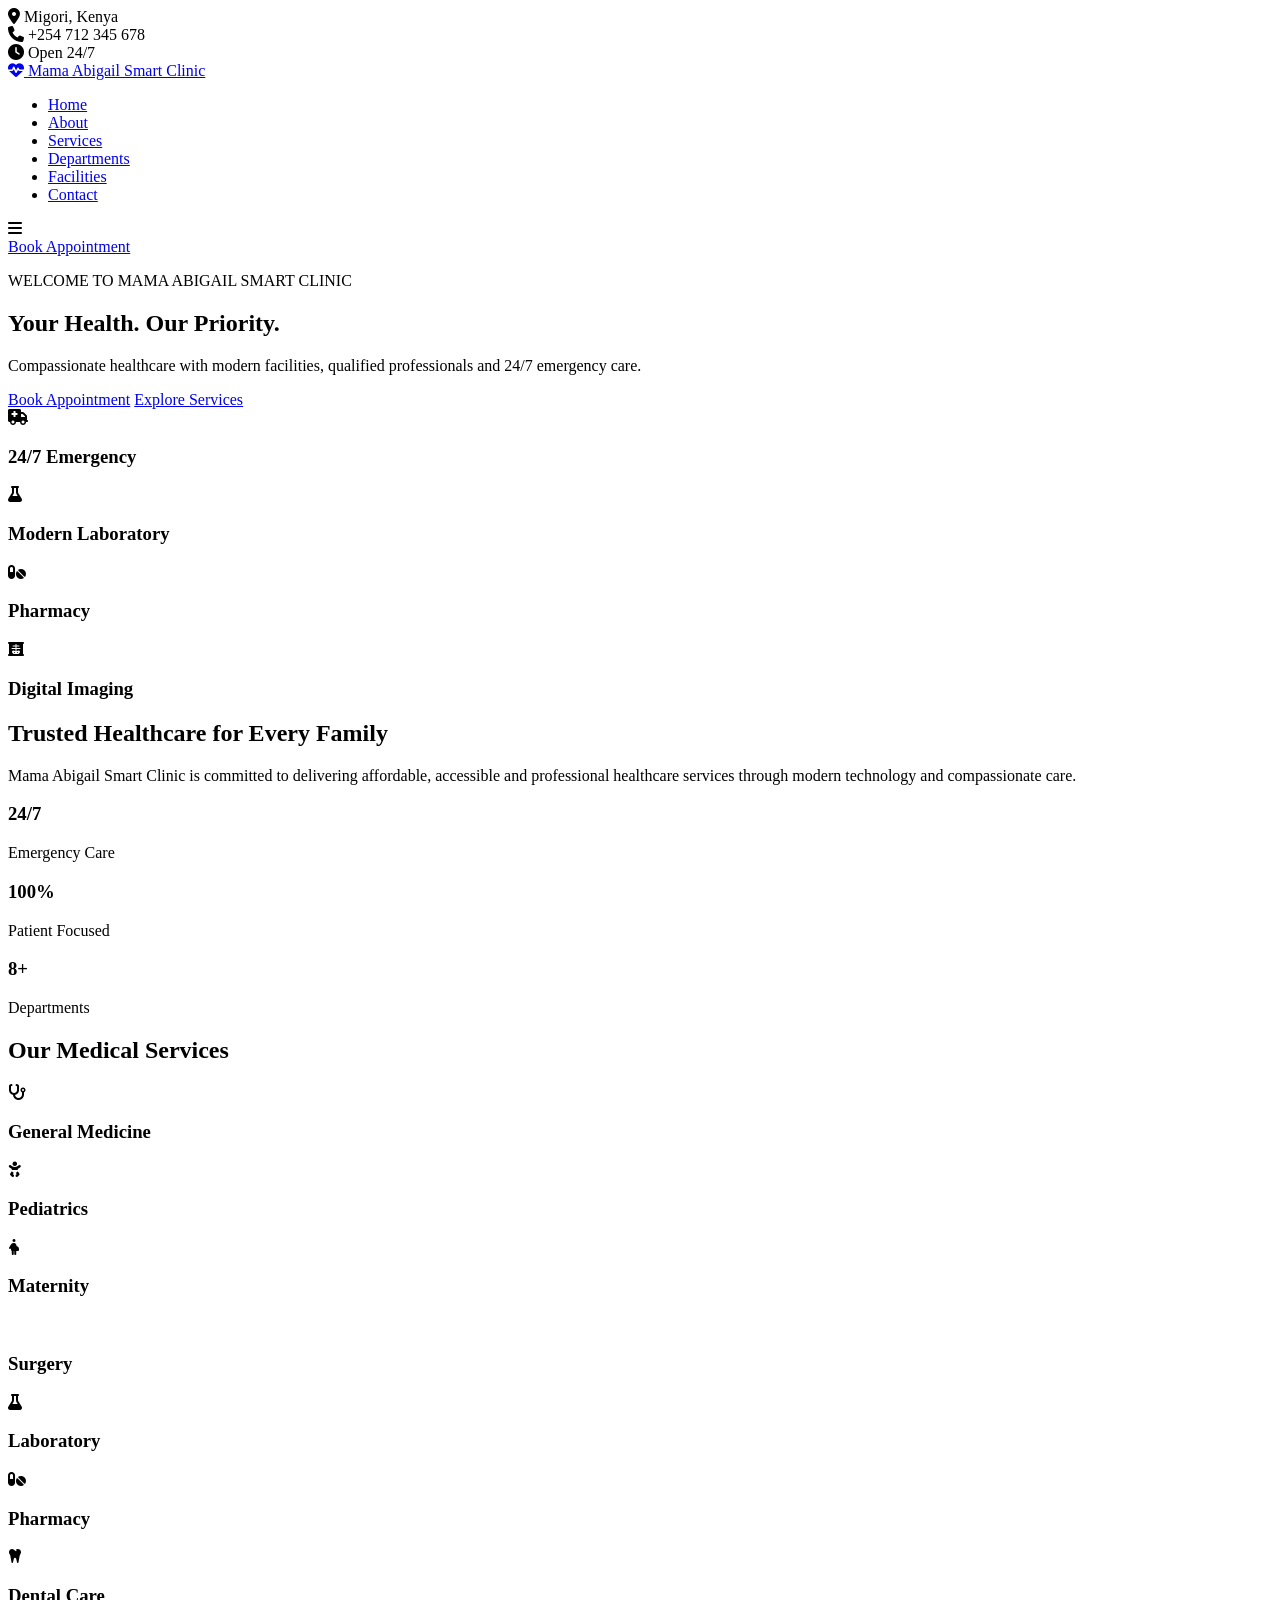
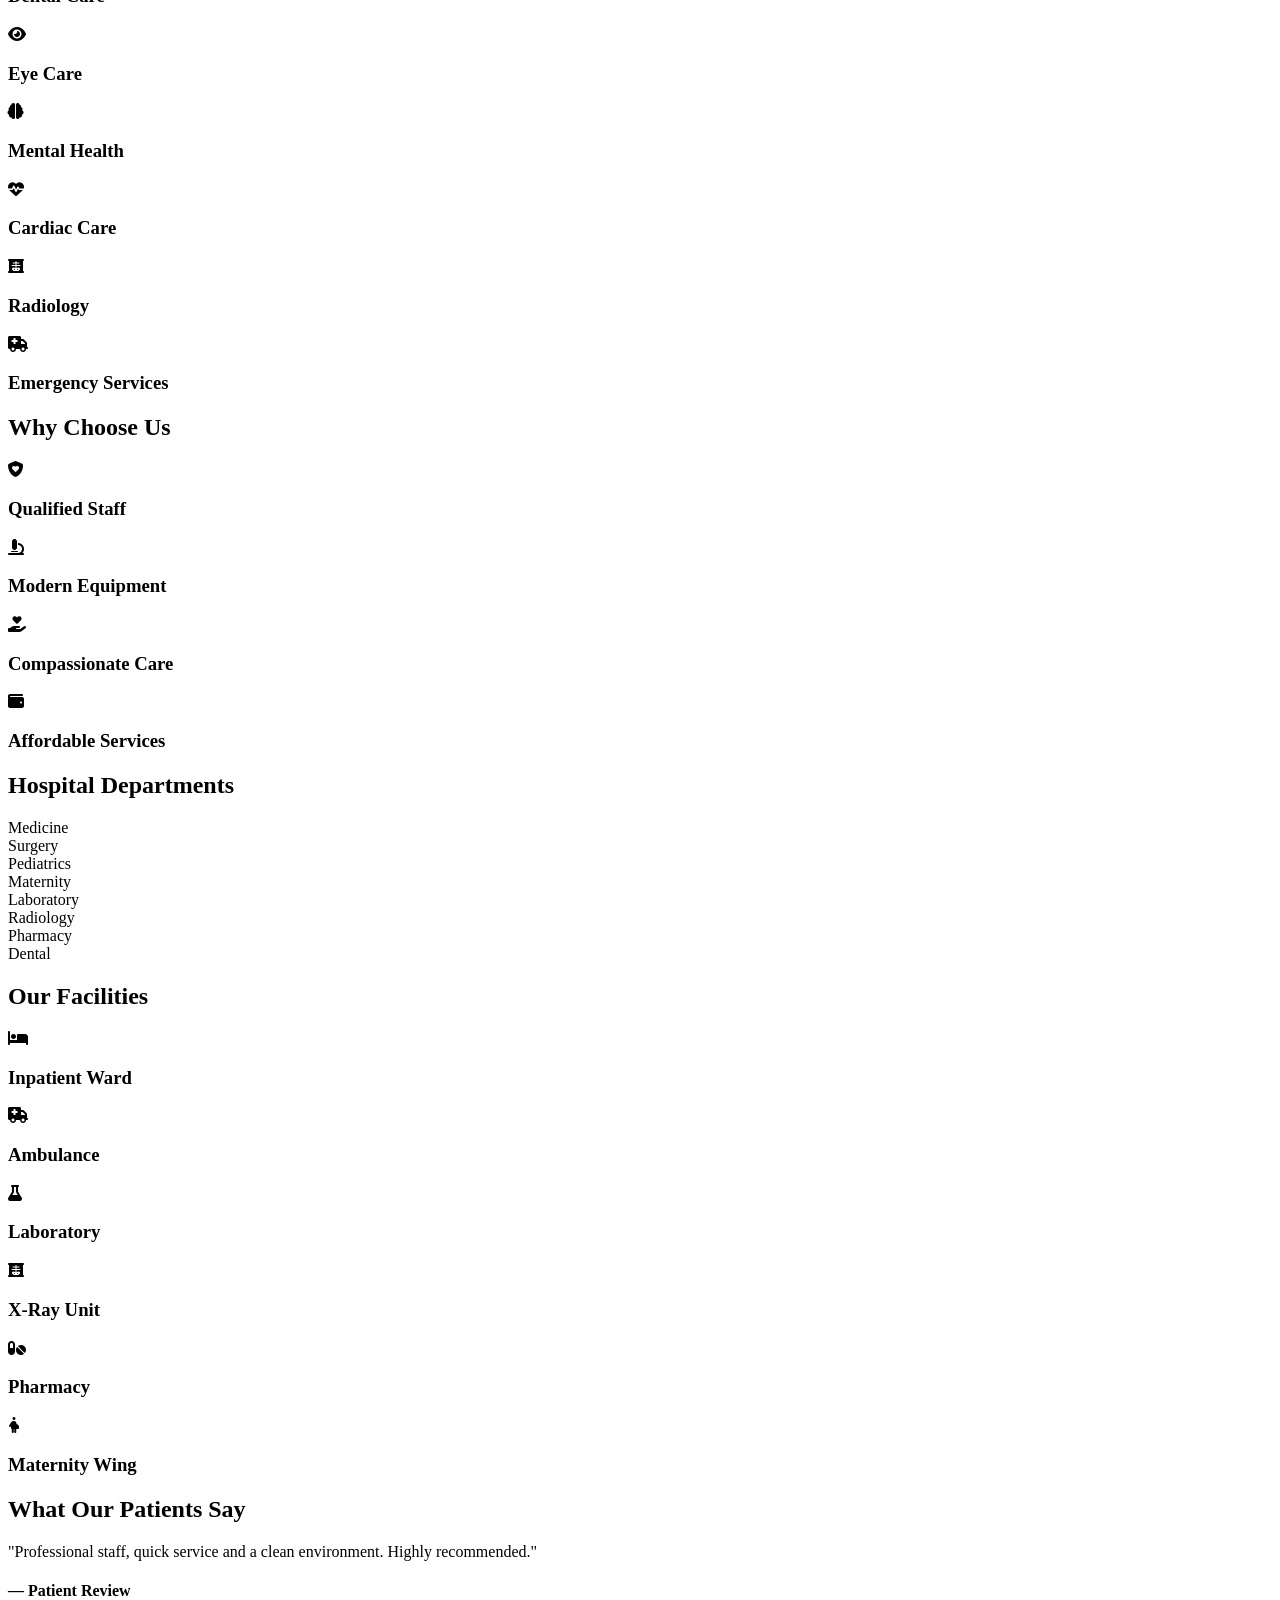
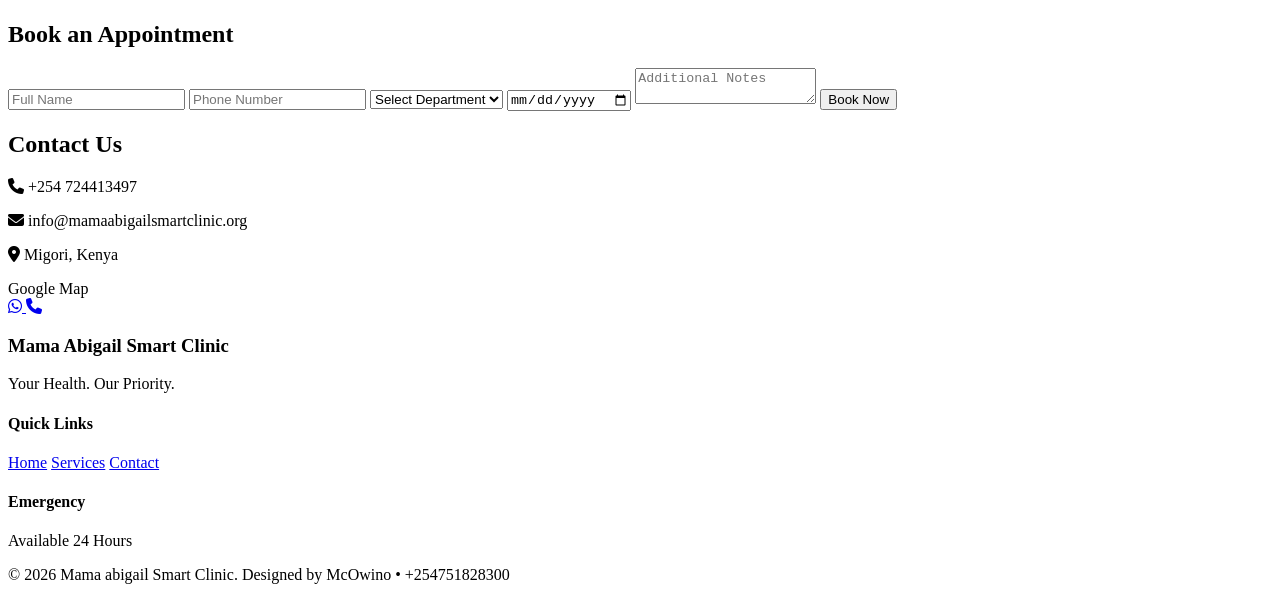
==== public/index.html @ cbba4e00 "Add initial index.html for clinic homepage Initial commit of the homepage for Mama Abigail Smart Cli" ====
<!DOCTYPE html>
<html lang="en">
<head>
<meta charset="UTF-8">
<meta name="viewport" content="width=device-width, initial-scale=1.0">

<title>Mama Abigail Smart Clinic | Your Health, Our Priority</title>

<meta name="description" content="ABC Hospital - Modern healthcare services with 24/7 emergency care.">

<link rel="preconnect" href="https://fonts.googleapis.com">
<link rel="preconnect" href="https://fonts.gstatic.com" crossorigin>

<link href="https://fonts.googleapis.com/css2?family=Poppins:wght@300;400;500;600;700;800&display=swap" rel="stylesheet">

<link rel="stylesheet"
href="https://cdnjs.cloudflare.com/ajax/libs/font-awesome/6.6.0/css/all.min.css">

<link rel="stylesheet" href="style.css">
</head>

<body>

<!-- TOP BAR -->

<div class="topbar">

<div>
<i class="fa-solid fa-location-dot"></i> Migori, Kenya
</div>

<div>
<i class="fa-solid fa-phone"></i> +254 712 345 678
</div>

<div>
<i class="fa-solid fa-clock"></i> Open 24/7
</div>

</div>

<!-- NAVBAR -->

<header>

<nav class="navbar">

<a href="#" class="logo">

<i class="fa-solid fa-heart-pulse"></i>

<span>Mama Abigail Smart Clinic</span>

</a>

<ul class="nav-links">

<li><a href="#home">Home</a></li>
<li><a href="#about">About</a></li>
<li><a href="#services">Services</a></li>
<li><a href="#departments">Departments</a></li>
<li><a href="#facilities">Facilities</a></li>
<li><a href="#contact">Contact</a></li>

</ul>

<div class="menu-btn">
<i class="fa-solid fa-bars"></i>
</div>

<a href="#appointment" class="btn">Book Appointment</a>

</nav>

</header>

<!-- HERO -->

<section id="home" class="hero">

<div class="overlay"></div>

<div class="hero-content">

<p>WELCOME TO MAMA ABIGAIL SMART CLINIC</p>

<h1>Your Health. Our Priority.</h1>

<p>
Compassionate healthcare with modern facilities,
qualified professionals and 24/7 emergency care.
</p>

<div class="hero-buttons">

<a href="#appointment" class="btn">Book Appointment</a>

<a href="#services" class="btn-outline">Explore Services</a>

</div>

</div>

</section>

<!-- QUICK INFO -->

<section class="quick-info">

<div class="card">
<i class="fa-solid fa-truck-medical"></i>
<h3>24/7 Emergency</h3>
</div>

<div class="card">
<i class="fa-solid fa-flask"></i>
<h3>Modern Laboratory</h3>
</div>

<div class="card">
<i class="fa-solid fa-pills"></i>
<h3>Pharmacy</h3>
</div>

<div class="card">
<i class="fa-solid fa-x-ray"></i>
<h3>Digital Imaging</h3>
</div>

</section>

<!-- ABOUT -->

<section id="about" class="about">

<div class="about-image"></div>

<div class="about-content">

<h2>Trusted Healthcare for Every Family</h2>

<p>

Mama Abigail Smart Clinic is committed to delivering affordable,
accessible and professional healthcare services
through modern technology and compassionate care.

</p>

<div class="stats">

<div>
<h3>24/7</h3>
<p>Emergency Care</p>
</div>

<div>
<h3>100%</h3>
<p>Patient Focused</p>
</div>

<div>
<h3>8+</h3>
<p>Departments</p>
</div>

</div>

</div>

</section>

<!-- SERVICES -->

<section id="services" class="services">

<h2>Our Medical Services</h2>

<div class="grid">

<div class="service">
<i class="fa-solid fa-stethoscope"></i>
<h3>General Medicine</h3>
</div>

<div class="service">
<i class="fa-solid fa-baby"></i>
<h3>Pediatrics</h3>
</div>

<div class="service">
<i class="fa-solid fa-person-pregnant"></i>
<h3>Maternity</h3>
</div>

<div class="service">
<i class="fa-solid fa-scalpel"></i>
<h3>Surgery</h3>
</div>

<div class="service">
<i class="fa-solid fa-flask"></i>
<h3>Laboratory</h3>
</div>

<div class="service">
<i class="fa-solid fa-pills"></i>
<h3>Pharmacy</h3>
</div>

<div class="service">
<i class="fa-solid fa-tooth"></i>
<h3>Dental Care</h3>
</div>

<div class="service">
<i class="fa-solid fa-eye"></i>
<h3>Eye Care</h3>
</div>

<div class="service">
<i class="fa-solid fa-brain"></i>
<h3>Mental Health</h3>
</div>

<div class="service">
<i class="fa-solid fa-heart-pulse"></i>
<h3>Cardiac Care</h3>
</div>

<div class="service">
<i class="fa-solid fa-x-ray"></i>
<h3>Radiology</h3>
</div>

<div class="service">
<i class="fa-solid fa-ambulance"></i>
<h3>Emergency Services</h3>
</div>

</div>

</section>

<!-- WHY CHOOSE US -->

<section class="why">

<h2>Why Choose Us</h2>

<div class="grid">

<div class="feature">
<i class="fa-solid fa-shield-heart"></i>
<h3>Qualified Staff</h3>
</div>

<div class="feature">
<i class="fa-solid fa-microscope"></i>
<h3>Modern Equipment</h3>
</div>

<div class="feature">
<i class="fa-solid fa-hand-holding-heart"></i>
<h3>Compassionate Care</h3>
</div>

<div class="feature">
<i class="fa-solid fa-wallet"></i>
<h3>Affordable Services</h3>
</div>

</div>

</section>

<!-- DEPARTMENTS -->

<section id="departments" class="departments">

<h2>Hospital Departments</h2>

<div class="grid">

<div>Medicine</div>
<div>Surgery</div>
<div>Pediatrics</div>
<div>Maternity</div>
<div>Laboratory</div>
<div>Radiology</div>
<div>Pharmacy</div>
<div>Dental</div>

</div>

</section>

<!-- FACILITIES -->

<section id="facilities" class="facilities">

<h2>Our Facilities</h2>

<div class="grid">

<div class="facility">
<i class="fa-solid fa-bed"></i>
<h3>Inpatient Ward</h3>
</div>

<div class="facility">
<i class="fa-solid fa-ambulance"></i>
<h3>Ambulance</h3>
</div>

<div class="facility">
<i class="fa-solid fa-flask"></i>
<h3>Laboratory</h3>
</div>

<div class="facility">
<i class="fa-solid fa-x-ray"></i>
<h3>X-Ray Unit</h3>
</div>

<div class="facility">
<i class="fa-solid fa-pills"></i>
<h3>Pharmacy</h3>
</div>

<div class="facility">
<i class="fa-solid fa-person-pregnant"></i>
<h3>Maternity Wing</h3>
</div>

</div>

</section>

<!-- TESTIMONIALS -->

<section class="testimonials">

<h2>What Our Patients Say</h2>

<div class="testimonial">

<p>
"Professional staff, quick service and a clean
environment. Highly recommended."
</p>

<h4>— Patient Review</h4>

</div>

</section>

<!-- APPOINTMENT -->

<section id="appointment" class="appointment">

<h2>Book an Appointment</h2>

<form>

<input type="text" placeholder="Full Name" required>

<input type="tel" placeholder="Phone Number" required>

<select required>

<option>Select Department</option>
<option>Medicine</option>
<option>Pediatrics</option>
<option>Maternity</option>
<option>Surgery</option>

</select>

<input type="date" required>

<textarea placeholder="Additional Notes"></textarea>

<button type="submit" class="btn">Book Now</button>

</form>

</section>

<!-- CONTACT -->

<section id="contact" class="contact">

<h2>Contact Us</h2>

<div class="contact-grid">

<div>

<p>
<i class="fa-solid fa-phone"></i>
+254 724413497
</p>

<p>
<i class="fa-solid fa-envelope"></i>
info@mamaabigailsmartclinic.org
</p>

<p>
<i class="fa-solid fa-location-dot"></i>
Migori, Kenya
</p>

</div>

<div class="map">
Google Map
</div>

</div>

</section>

<!-- FLOATING BUTTONS -->

<a href="https://wa.me/254751828300"
class="whatsapp">

<i class="fab fa-whatsapp"></i>

</a>

<a href="tel:+254751828300"
class="emergency">

<i class="fa-solid fa-phone"></i>

</a>

<!-- FOOTER -->

<footer>

<div class="footer-grid">

<div>

<h3>Mama Abigail Smart Clinic</h3>

<p>Your Health. Our Priority.</p>

</div>

<div>

<h4>Quick Links</h4>

<a href="#">Home</a>
<a href="#">Services</a>
<a href="#">Contact</a>

</div>

<div>

<h4>Emergency</h4>

<p>Available 24 Hours</p>

</div>

</div>

<div class="copyright">

© 2026  Mama abigail Smart Clinic.

Designed by McOwino • +254751828300

</div>

</footer>

<script src="js/script.js"></script>

</body>
</html>
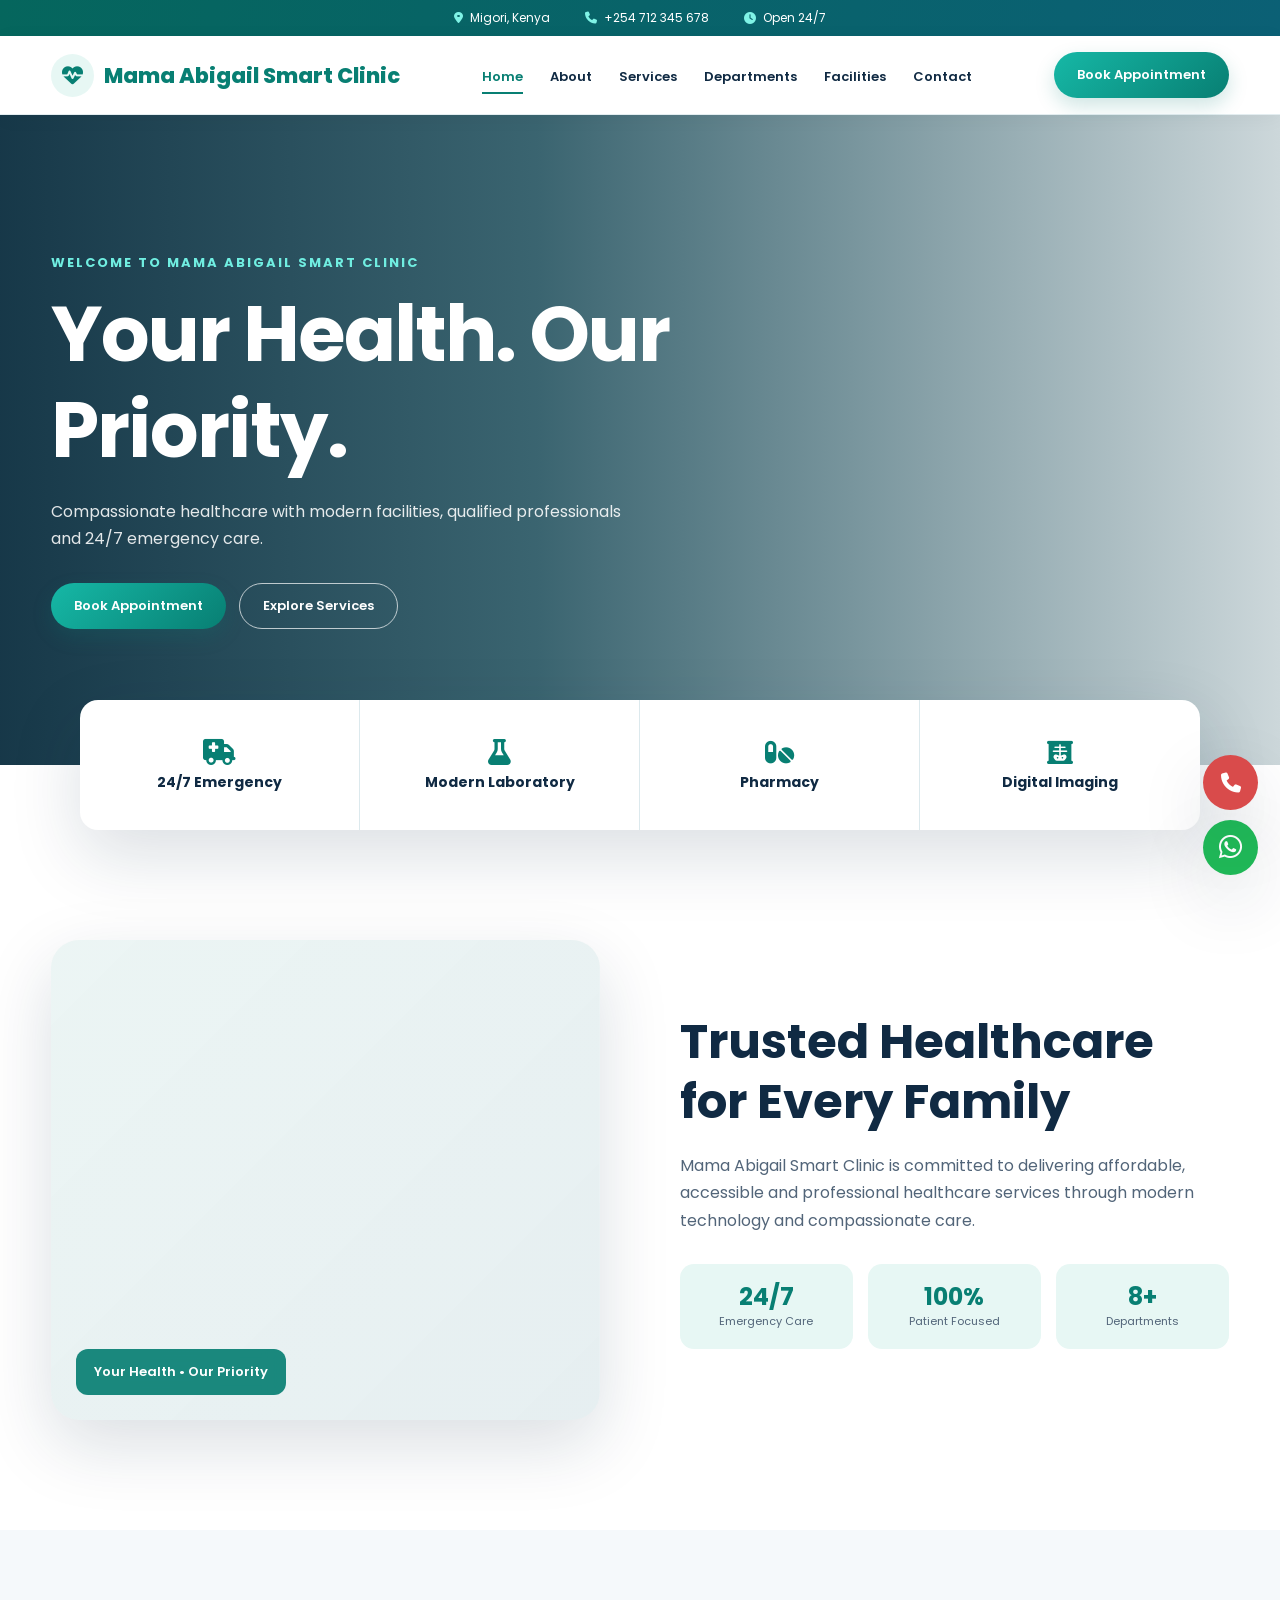
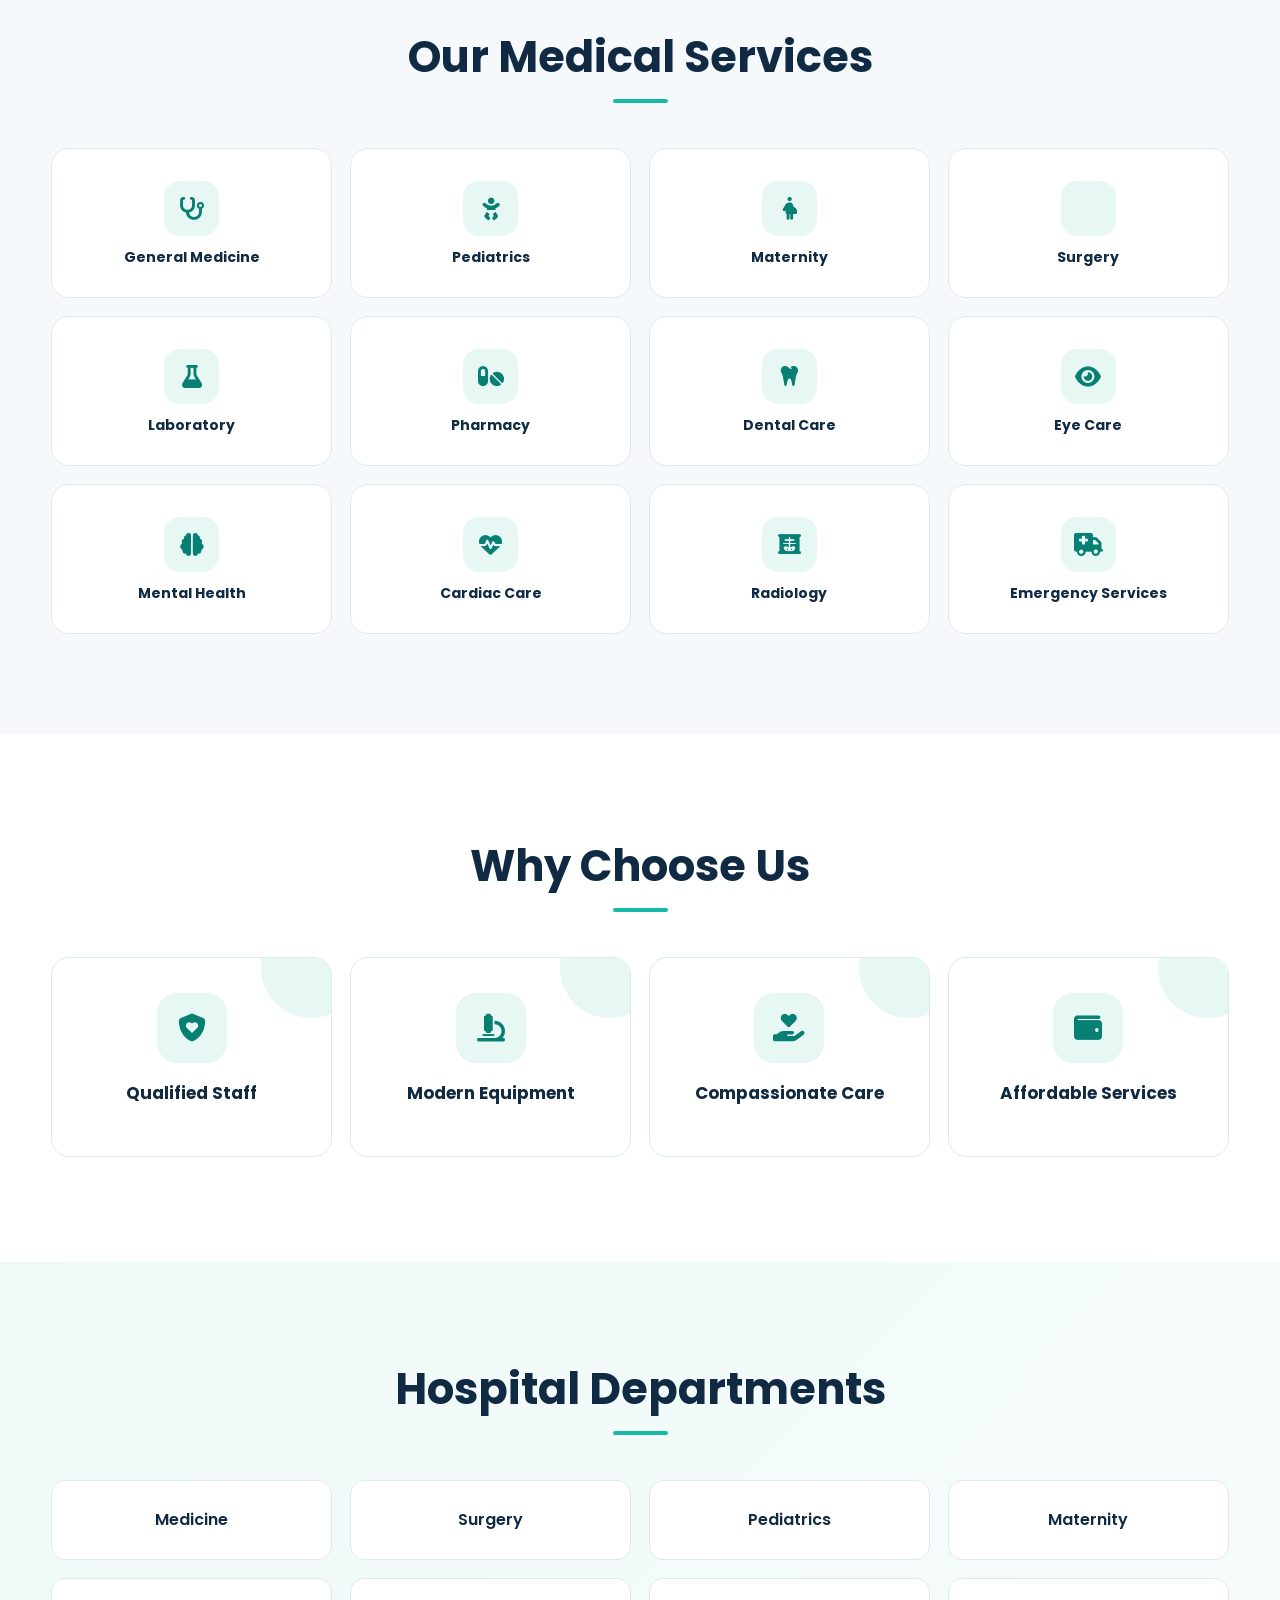
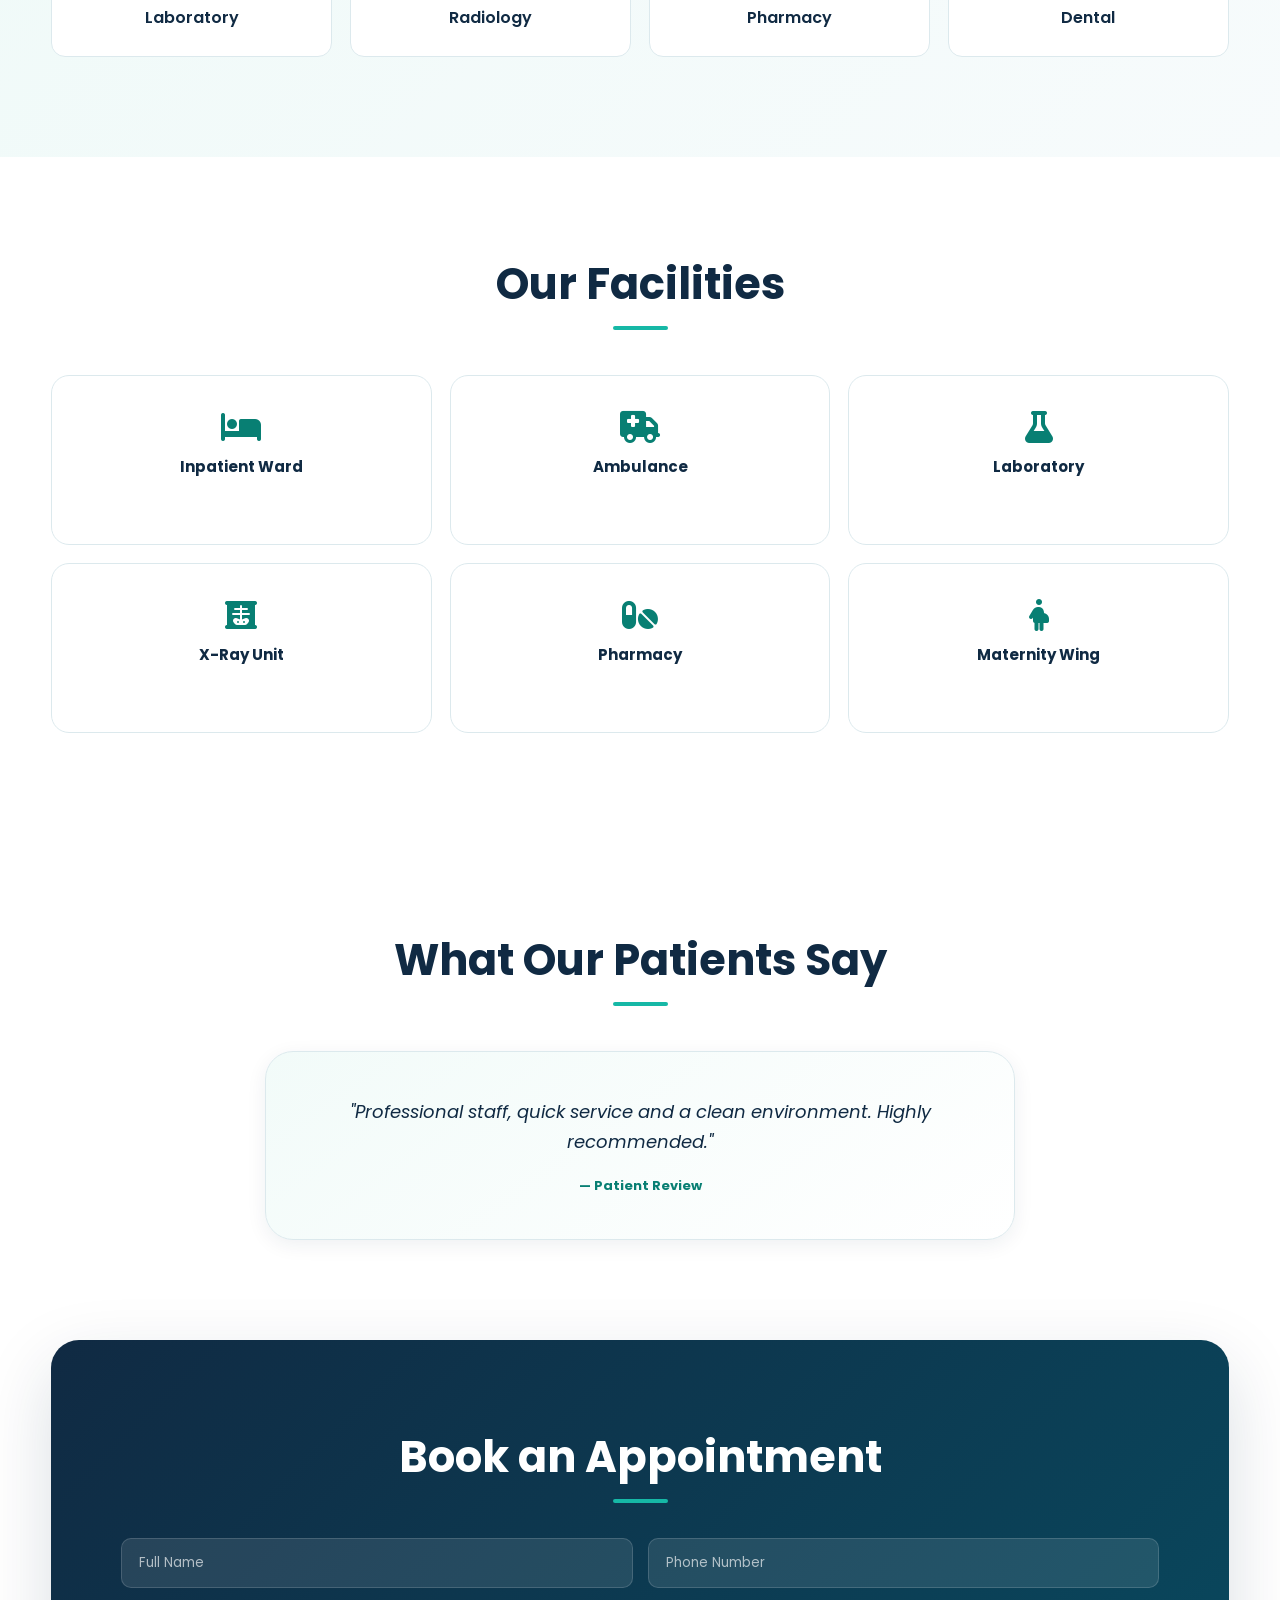
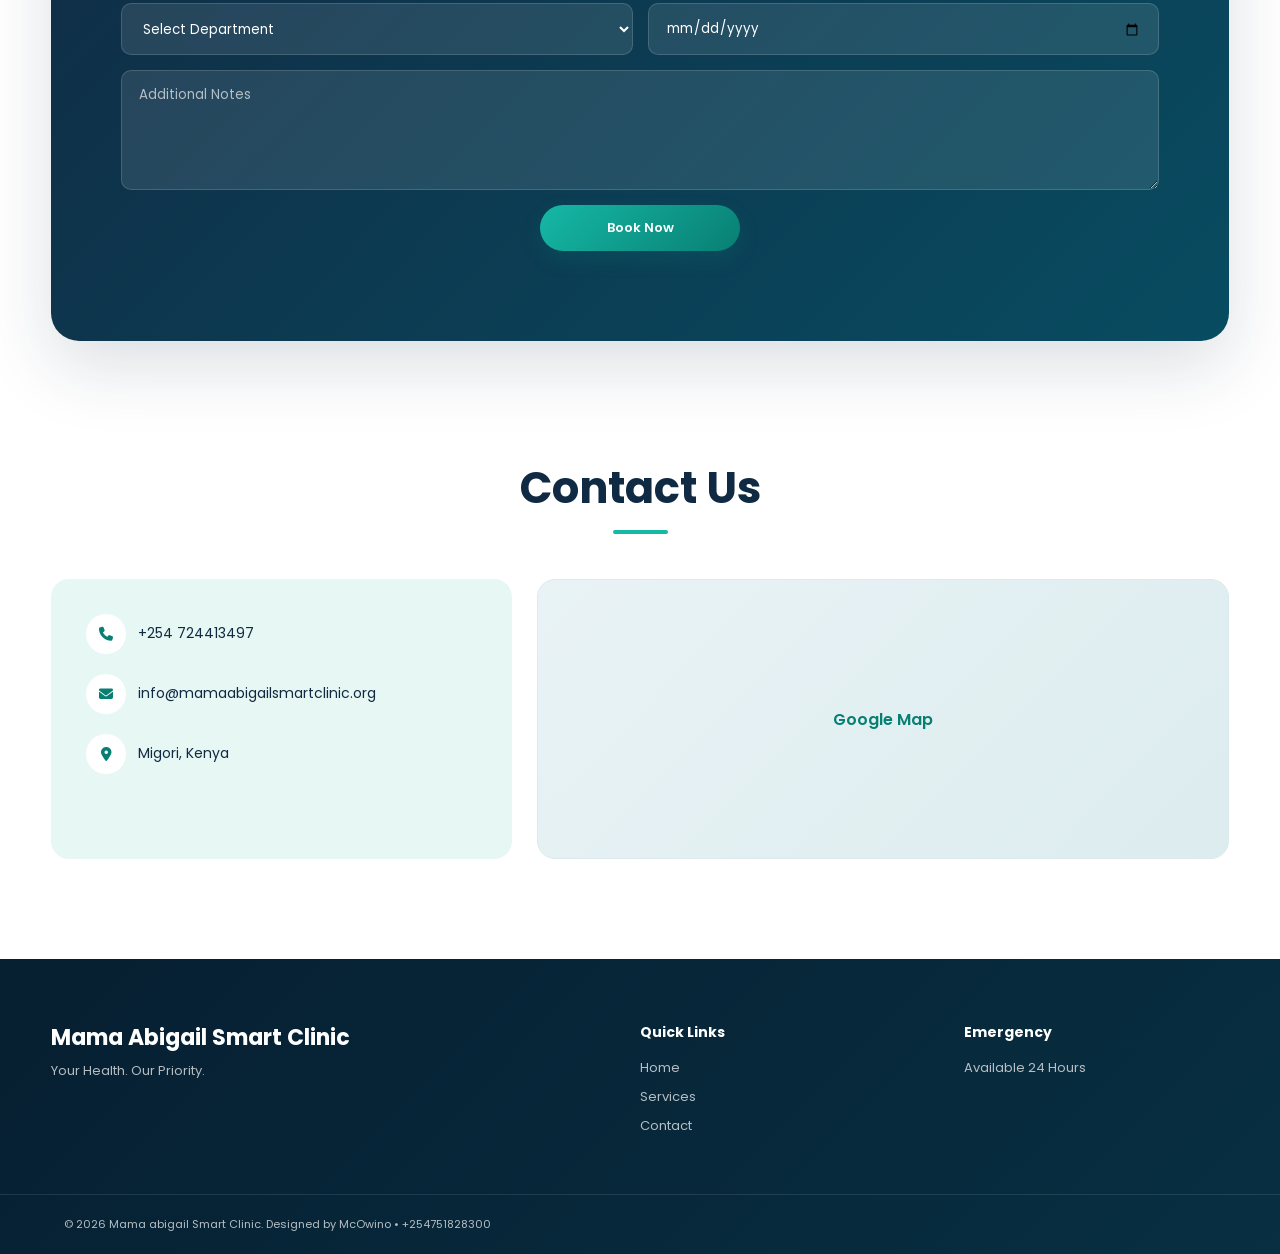
==== commit 63c93601: "Update stylesheet and script paths to relative" ====
--- a/public/index.html
+++ b/public/index.html
@@ -16,7 +16,7 @@
 <link rel="stylesheet"
 href="https://cdnjs.cloudflare.com/ajax/libs/font-awesome/6.6.0/css/all.min.css">
 
-<link rel="stylesheet" href="style.css">
+<link rel="stylesheet" href="./style.css">
 </head>
 
 <body>
@@ -483,7 +483,7 @@
 
 </footer>
 
-<script src="js/script.js"></script>
+<script src="./script.js"></script>
 
 </body>
 </html>
--- a/public/style.css
+++ b/public/style.css
@@ -0,0 +1,1679 @@
+/* =========================================================
+   MAMA ABIGAIL SMART CLINIC
+   Premium Responsive Hospital Website
+   Designed by McOwino
+   ========================================================= */
+
+
+/* =========================================================
+   1. ROOT VARIABLES
+   ========================================================= */
+
+:root {
+    --primary: #087f73;
+    --primary-dark: #05665d;
+    --primary-light: #e7f7f4;
+
+    --secondary: #0b6075;
+    --accent: #16b8a6;
+
+    --dark: #102a43;
+    --dark-2: #173f5f;
+
+    --text: #526579;
+    --muted: #7b8b9a;
+
+    --white: #ffffff;
+    --light: #f5f9fb;
+    --light-2: #edf5f7;
+
+    --border: #dce9ed;
+
+    --shadow-sm:
+        0 5px 20px rgba(16, 42, 67, 0.07);
+
+    --shadow:
+        0 15px 45px rgba(16, 42, 67, 0.10);
+
+    --shadow-lg:
+        0 25px 70px rgba(16, 42, 67, 0.15);
+
+    --radius-sm: 10px;
+    --radius: 18px;
+    --radius-lg: 28px;
+
+    --transition: all 0.3s ease;
+}
+
+
+/* =========================================================
+   2. RESET
+   ========================================================= */
+
+* {
+    margin: 0;
+    padding: 0;
+    box-sizing: border-box;
+}
+
+html {
+    scroll-behavior: smooth;
+    scroll-padding-top: 90px;
+}
+
+body {
+    font-family: "Poppins", sans-serif;
+    background: var(--white);
+    color: var(--text);
+    line-height: 1.7;
+    overflow-x: hidden;
+}
+
+body::-webkit-scrollbar {
+    width: 8px;
+}
+
+body::-webkit-scrollbar-track {
+    background: #f1f5f7;
+}
+
+body::-webkit-scrollbar-thumb {
+    background: var(--primary);
+    border-radius: 20px;
+}
+
+img {
+    max-width: 100%;
+    display: block;
+}
+
+a {
+    text-decoration: none;
+    color: inherit;
+}
+
+button,
+input,
+select,
+textarea {
+    font-family: inherit;
+}
+
+button {
+    cursor: pointer;
+}
+
+ul {
+    list-style: none;
+}
+
+
+/* =========================================================
+   3. GLOBAL
+   ========================================================= */
+
+section {
+    position: relative;
+}
+
+.topbar,
+.navbar,
+.hero-content,
+.about,
+.services,
+.why,
+.departments,
+.facilities,
+.testimonials,
+.appointment,
+.contact,
+.footer-grid {
+    width: min(1180px, 92%);
+    margin-inline: auto;
+}
+
+h1,
+h2,
+h3,
+h4 {
+    color: var(--dark);
+    line-height: 1.25;
+}
+
+h2 {
+    font-size: clamp(2rem, 4vw, 2.7rem);
+}
+
+section > h2 {
+    text-align: center;
+    margin-bottom: 45px;
+    position: relative;
+}
+
+section > h2::after {
+    content: "";
+    width: 55px;
+    height: 4px;
+    background: var(--accent);
+    display: block;
+    border-radius: 10px;
+    margin: 15px auto 0;
+}
+
+
+/* =========================================================
+   4. TOP BAR
+   ========================================================= */
+
+.topbar {
+    width: 100%;
+    max-width: none;
+
+    padding: 8px 4%;
+
+    background:
+        linear-gradient(
+            100deg,
+            var(--primary-dark),
+            var(--secondary)
+        );
+
+    color: white;
+
+    display: flex;
+    align-items: center;
+    justify-content: center;
+    gap: 35px;
+
+    font-size: 12px;
+}
+
+.topbar div {
+    display: flex;
+    align-items: center;
+    gap: 7px;
+}
+
+.topbar i {
+    color: #7ff3e6;
+}
+
+
+/* =========================================================
+   5. NAVIGATION
+   ========================================================= */
+
+header {
+    position: sticky;
+    top: 0;
+    z-index: 1000;
+
+    background: rgba(255, 255, 255, 0.96);
+    backdrop-filter: blur(15px);
+
+    border-bottom: 1px solid rgba(220, 233, 237, 0.8);
+
+    box-shadow: 0 3px 20px rgba(0, 0, 0, 0.04);
+}
+
+.navbar {
+    min-height: 78px;
+
+    display: flex;
+    align-items: center;
+    justify-content: space-between;
+
+    gap: 25px;
+}
+
+.logo {
+    display: flex;
+    align-items: center;
+    gap: 10px;
+
+    font-size: 21px;
+    font-weight: 800;
+
+    color: var(--primary);
+
+    white-space: nowrap;
+}
+
+.logo i {
+    width: 43px;
+    height: 43px;
+
+    display: grid;
+    place-items: center;
+
+    background: var(--primary-light);
+    color: var(--primary);
+
+    border-radius: 50%;
+
+    font-size: 21px;
+}
+
+.nav-links {
+    display: flex;
+    align-items: center;
+    gap: 27px;
+}
+
+.nav-links a {
+    color: var(--dark);
+    font-size: 13px;
+    font-weight: 600;
+
+    position: relative;
+
+    transition: var(--transition);
+}
+
+.nav-links a::after {
+    content: "";
+
+    position: absolute;
+    left: 0;
+    bottom: -8px;
+
+    width: 0;
+    height: 2px;
+
+    background: var(--primary);
+
+    transition: var(--transition);
+}
+
+.nav-links a:hover {
+    color: var(--primary);
+}
+
+.nav-links a:hover::after {
+    width: 100%;
+}
+
+.menu-btn {
+    display: none;
+
+    width: 43px;
+    height: 43px;
+
+    border-radius: 12px;
+
+    background: var(--primary-light);
+    color: var(--primary);
+
+    place-items: center;
+
+    font-size: 20px;
+
+    cursor: pointer;
+}
+
+
+/* =========================================================
+   6. BUTTONS
+   ========================================================= */
+
+.btn,
+.btn-outline {
+    display: inline-flex;
+
+    align-items: center;
+    justify-content: center;
+
+    min-height: 46px;
+
+    padding: 0 23px;
+
+    border-radius: 50px;
+
+    font-size: 13px;
+    font-weight: 600;
+
+    transition: var(--transition);
+}
+
+.btn {
+    background:
+        linear-gradient(
+            135deg,
+            var(--accent),
+            var(--primary)
+        );
+
+    color: white;
+
+    box-shadow:
+        0 8px 20px rgba(8, 127, 115, 0.20);
+
+    border: none;
+}
+
+.btn:hover {
+    transform: translateY(-3px);
+
+    box-shadow:
+        0 13px 30px rgba(8, 127, 115, 0.28);
+}
+
+.btn-outline {
+    border: 1px solid rgba(255,255,255,0.7);
+    color: white;
+}
+
+.btn-outline:hover {
+    background: white;
+    color: var(--primary);
+}
+
+
+/* =========================================================
+   7. HERO
+   ========================================================= */
+
+.hero {
+    min-height: 650px;
+
+    display: flex;
+    align-items: center;
+
+    background-image:
+        url("../images/hero.jpg");
+
+    background-size: cover;
+    background-position: center;
+
+    isolation: isolate;
+}
+
+.hero .overlay {
+    position: absolute;
+    inset: 0;
+
+    background:
+        linear-gradient(
+            90deg,
+            rgba(3, 39, 57, 0.92) 0%,
+            rgba(3, 57, 72, 0.78) 42%,
+            rgba(3, 57, 72, 0.20) 100%
+        );
+
+    z-index: -1;
+}
+
+.hero-content {
+    color: white;
+    padding-block: 100px;
+}
+
+.hero-content > p:first-child {
+    color: #70eee1;
+
+    font-size: 13px;
+    font-weight: 700;
+
+    letter-spacing: 2px;
+
+    margin-bottom: 12px;
+}
+
+.hero h1 {
+    color: white;
+
+    font-size: clamp(3rem, 6vw, 5.3rem);
+
+    max-width: 720px;
+
+    letter-spacing: -2px;
+
+    margin-bottom: 20px;
+}
+
+.hero-content > p:nth-of-type(2) {
+    max-width: 590px;
+
+    color: rgba(255,255,255,0.88);
+
+    font-size: 16px;
+
+    margin-bottom: 30px;
+}
+
+.hero-buttons {
+    display: flex;
+    align-items: center;
+    gap: 13px;
+}
+
+
+/* =========================================================
+   8. QUICK INFORMATION
+   ========================================================= */
+
+.quick-info {
+    width: min(1120px, 90%);
+
+    margin: -65px auto 0;
+
+    position: relative;
+    z-index: 5;
+
+    display: grid;
+    grid-template-columns: repeat(4, 1fr);
+
+    background: white;
+
+    border-radius: var(--radius);
+
+    box-shadow: var(--shadow-lg);
+
+    overflow: hidden;
+}
+
+.quick-info .card {
+    min-height: 130px;
+
+    padding: 25px;
+
+    display: flex;
+    flex-direction: column;
+    justify-content: center;
+    align-items: center;
+
+    text-align: center;
+
+    border-right: 1px solid var(--border);
+
+    transition: var(--transition);
+}
+
+.quick-info .card:last-child {
+    border-right: none;
+}
+
+.quick-info .card:hover {
+    background: var(--primary-light);
+}
+
+.quick-info i {
+    color: var(--primary);
+
+    font-size: 26px;
+
+    margin-bottom: 8px;
+}
+
+.quick-info h3 {
+    font-size: 14px;
+}
+
+
+/* =========================================================
+   9. ABOUT
+   ========================================================= */
+
+.about {
+    padding-block: 110px;
+
+    display: grid;
+
+    grid-template-columns: 1fr 1fr;
+
+    align-items: center;
+
+    gap: 80px;
+}
+
+.about-image {
+    min-height: 480px;
+
+    border-radius: var(--radius-lg);
+
+    background:
+        linear-gradient(
+            135deg,
+            rgba(8,127,115,.08),
+            rgba(11,96,117,.10)
+        ),
+        url("../images/about.jpg");
+
+    background-size: cover;
+    background-position: center;
+
+    box-shadow: var(--shadow-lg);
+
+    position: relative;
+}
+
+.about-image::after {
+    content: "Your Health • Our Priority";
+
+    position: absolute;
+
+    left: 25px;
+    bottom: 25px;
+
+    padding: 12px 18px;
+
+    border-radius: 12px;
+
+    background:
+        rgba(8, 127, 115, 0.92);
+
+    color: white;
+
+    font-size: 13px;
+    font-weight: 600;
+
+    backdrop-filter: blur(10px);
+}
+
+.about-content h2 {
+    font-size: clamp(2rem, 4vw, 3rem);
+
+    margin-bottom: 20px;
+}
+
+.about-content > p {
+    margin-bottom: 30px;
+}
+
+.stats {
+    display: grid;
+
+    grid-template-columns: repeat(3, 1fr);
+
+    gap: 15px;
+}
+
+.stats > div {
+    padding: 18px;
+
+    background: var(--primary-light);
+
+    border-radius: 14px;
+
+    text-align: center;
+}
+
+.stats h3 {
+    color: var(--primary);
+    font-size: 24px;
+}
+
+.stats p {
+    font-size: 11px;
+}
+
+
+/* =========================================================
+   10. SERVICES
+   ========================================================= */
+
+.services {
+    padding-block: 100px;
+}
+
+.services::before {
+    content: "";
+
+    position: absolute;
+
+    inset: 0;
+
+    background: var(--light);
+
+    z-index: -1;
+
+    width: 100vw;
+
+    left: 50%;
+
+    transform: translateX(-50%);
+}
+
+.grid {
+    display: grid;
+
+    grid-template-columns:
+        repeat(4, minmax(0, 1fr));
+
+    gap: 18px;
+}
+
+.service {
+    min-height: 150px;
+
+    padding: 25px 20px;
+
+    background: white;
+
+    border: 1px solid var(--border);
+
+    border-radius: var(--radius);
+
+    display: flex;
+
+    flex-direction: column;
+
+    align-items: center;
+
+    justify-content: center;
+
+    text-align: center;
+
+    transition: var(--transition);
+}
+
+.service:hover {
+    transform: translateY(-8px);
+
+    border-color: transparent;
+
+    box-shadow: var(--shadow);
+
+    background:
+        linear-gradient(
+            145deg,
+            #ffffff,
+            #f2fbf9
+        );
+}
+
+.service i {
+    width: 55px;
+    height: 55px;
+
+    display: grid;
+    place-items: center;
+
+    border-radius: 16px;
+
+    background: var(--primary-light);
+
+    color: var(--primary);
+
+    font-size: 23px;
+
+    margin-bottom: 13px;
+
+    transition: var(--transition);
+}
+
+.service:hover i {
+    background: var(--primary);
+    color: white;
+
+    transform: rotate(5deg);
+}
+
+.service h3 {
+    font-size: 14px;
+}
+
+
+/* =========================================================
+   11. WHY CHOOSE US
+   ========================================================= */
+
+.why {
+    padding-block: 105px;
+}
+
+.why .feature {
+    min-height: 200px;
+
+    padding: 35px 25px;
+
+    border-radius: var(--radius);
+
+    border: 1px solid var(--border);
+
+    background: white;
+
+    text-align: center;
+
+    transition: var(--transition);
+
+    position: relative;
+
+    overflow: hidden;
+}
+
+.why .feature::before {
+    content: "";
+
+    position: absolute;
+
+    width: 100px;
+    height: 100px;
+
+    border-radius: 50%;
+
+    background: var(--primary-light);
+
+    top: -40px;
+    right: -30px;
+}
+
+.feature:hover {
+    transform: translateY(-8px);
+
+    box-shadow: var(--shadow);
+
+    border-color: var(--primary-light);
+}
+
+.feature i {
+    position: relative;
+
+    width: 70px;
+    height: 70px;
+
+    display: grid;
+    place-items: center;
+
+    margin: 0 auto 20px;
+
+    border-radius: 20px;
+
+    background: var(--primary-light);
+
+    color: var(--primary);
+
+    font-size: 28px;
+}
+
+.feature h3 {
+    font-size: 17px;
+
+    margin-bottom: 8px;
+}
+
+
+/* =========================================================
+   12. DEPARTMENTS
+   ========================================================= */
+
+.departments {
+    padding-block: 100px;
+}
+
+.departments::before {
+    content: "";
+
+    position: absolute;
+
+    inset: 0;
+
+    width: 100vw;
+
+    left: 50%;
+
+    transform: translateX(-50%);
+
+    background:
+        linear-gradient(
+            135deg,
+            #effaf8,
+            #f7fbfc
+        );
+
+    z-index: -1;
+}
+
+.departments .grid {
+    grid-template-columns:
+        repeat(4, 1fr);
+}
+
+.departments .grid > div {
+    padding: 25px;
+
+    background: white;
+
+    border-radius: 14px;
+
+    border: 1px solid var(--border);
+
+    text-align: center;
+
+    font-weight: 600;
+
+    color: var(--dark);
+
+    transition: var(--transition);
+}
+
+.departments .grid > div:hover {
+    background: var(--primary);
+
+    color: white;
+
+    transform: translateY(-5px);
+
+    box-shadow: var(--shadow);
+}
+
+
+/* =========================================================
+   13. FACILITIES
+   ========================================================= */
+
+.facilities {
+    padding-block: 100px;
+}
+
+.facilities .grid {
+    grid-template-columns:
+        repeat(3, 1fr);
+}
+
+.facility {
+    padding: 35px 20px;
+
+    min-height: 170px;
+
+    border-radius: var(--radius);
+
+    background: white;
+
+    border: 1px solid var(--border);
+
+    text-align: center;
+
+    transition: var(--transition);
+}
+
+.facility:hover {
+    transform: translateY(-7px);
+
+    box-shadow: var(--shadow);
+
+    border-color: var(--primary-light);
+}
+
+.facility i {
+    font-size: 32px;
+
+    color: var(--primary);
+
+    margin-bottom: 15px;
+}
+
+.facility h3 {
+    font-size: 15px;
+}
+
+
+/* =========================================================
+   14. TESTIMONIALS
+   ========================================================= */
+
+.testimonials {
+    padding-block: 100px;
+
+    text-align: center;
+}
+
+.testimonial {
+    max-width: 750px;
+
+    margin: auto;
+
+    padding: 45px;
+
+    border-radius: var(--radius-lg);
+
+    background:
+        linear-gradient(
+            145deg,
+            #f2fbf9,
+            #ffffff
+        );
+
+    border: 1px solid var(--border);
+
+    box-shadow: var(--shadow-sm);
+}
+
+.testimonial p {
+    font-size: 18px;
+
+    font-style: italic;
+
+    color: var(--dark);
+
+    margin-bottom: 20px;
+}
+
+.testimonial h4 {
+    color: var(--primary);
+
+    font-size: 13px;
+}
+
+
+/* =========================================================
+   15. APPOINTMENT
+   ========================================================= */
+
+.appointment {
+    padding-block: 90px;
+
+    padding-inline: 70px;
+
+    border-radius: var(--radius-lg);
+
+    background:
+        linear-gradient(
+            135deg,
+            var(--dark),
+            #084c61
+        );
+
+    box-shadow: var(--shadow-lg);
+
+    margin-bottom: 100px;
+}
+
+.appointment h2 {
+    color: white;
+
+    text-align: center;
+
+    margin-bottom: 35px;
+}
+
+.appointment h2::after {
+    background: var(--accent);
+}
+
+.appointment form {
+    display: grid;
+
+    grid-template-columns:
+        repeat(2, 1fr);
+
+    gap: 15px;
+}
+
+.appointment input,
+.appointment select,
+.appointment textarea {
+    width: 100%;
+
+    padding: 14px 17px;
+
+    border: 1px solid rgba(255,255,255,.15);
+
+    background: rgba(255,255,255,.10);
+
+    color: white;
+
+    border-radius: 10px;
+
+    outline: none;
+
+    transition: var(--transition);
+}
+
+.appointment input::placeholder,
+.appointment textarea::placeholder {
+    color: rgba(255,255,255,.65);
+}
+
+.appointment select {
+    color: white;
+}
+
+.appointment select option {
+    color: var(--dark);
+}
+
+.appointment input:focus,
+.appointment select:focus,
+.appointment textarea:focus {
+    border-color: var(--accent);
+
+    background: rgba(255,255,255,.14);
+}
+
+.appointment textarea {
+    grid-column: 1 / -1;
+
+    min-height: 120px;
+
+    resize: vertical;
+}
+
+.appointment button {
+    grid-column: 1 / -1;
+
+    justify-self: center;
+
+    min-width: 200px;
+}
+
+
+/* =========================================================
+   16. CONTACT
+   ========================================================= */
+
+.contact {
+    padding-block: 20px 100px;
+}
+
+.contact-grid {
+    display: grid;
+
+    grid-template-columns: 1fr 1.5fr;
+
+    gap: 25px;
+
+    align-items: stretch;
+}
+
+.contact-grid > div:first-child {
+    padding: 35px;
+
+    background: var(--primary-light);
+
+    border-radius: var(--radius);
+}
+
+.contact-grid p {
+    display: flex;
+
+    align-items: center;
+
+    gap: 12px;
+
+    margin-bottom: 20px;
+
+    font-size: 14px;
+
+    color: var(--dark);
+}
+
+.contact-grid p:last-child {
+    margin-bottom: 0;
+}
+
+.contact-grid i {
+    width: 40px;
+    height: 40px;
+
+    display: grid;
+    place-items: center;
+
+    background: white;
+
+    border-radius: 50%;
+
+    color: var(--primary);
+}
+
+.map {
+    min-height: 280px;
+
+    border-radius: var(--radius);
+
+    background:
+        linear-gradient(
+            135deg,
+            #e9f3f5,
+            #dcecef
+        );
+
+    display: grid;
+
+    place-items: center;
+
+    color: var(--primary);
+
+    font-weight: 600;
+
+    border: 1px solid var(--border);
+}
+
+
+/* =========================================================
+   17. FLOATING WHATSAPP
+   ========================================================= */
+
+.whatsapp,
+.emergency {
+    position: fixed;
+
+    z-index: 999;
+
+    width: 55px;
+    height: 55px;
+
+    display: grid;
+
+    place-items: center;
+
+    border-radius: 50%;
+
+    color: white;
+
+    box-shadow: var(--shadow-lg);
+
+    transition: var(--transition);
+}
+
+.whatsapp {
+    right: 22px;
+    bottom: 25px;
+
+    background: #20b958;
+
+    font-size: 27px;
+}
+
+.emergency {
+    right: 22px;
+    bottom: 90px;
+
+    background: #d94b4b;
+
+    font-size: 20px;
+}
+
+.whatsapp:hover,
+.emergency:hover {
+    transform: translateY(-5px) scale(1.05);
+}
+
+
+/* =========================================================
+   18. FOOTER
+   ========================================================= */
+
+footer {
+    background:
+        linear-gradient(
+            135deg,
+            #061f31,
+            #082f42
+        );
+
+    color: rgba(255,255,255,.7);
+
+    padding-top: 65px;
+}
+
+.footer-grid {
+    display: grid;
+
+    grid-template-columns:
+        2fr 1fr 1fr;
+
+    gap: 60px;
+
+    padding-bottom: 50px;
+}
+
+.footer-grid h3 {
+    color: white;
+
+    font-size: 22px;
+
+    margin-bottom: 8px;
+}
+
+.footer-grid h4 {
+    color: white;
+
+    font-size: 14px;
+
+    margin-bottom: 15px;
+}
+
+.footer-grid p {
+    font-size: 13px;
+}
+
+.footer-grid a {
+    display: block;
+
+    font-size: 13px;
+
+    margin-bottom: 7px;
+
+    transition: var(--transition);
+}
+
+.footer-grid a:hover {
+    color: #6eece0;
+
+    padding-left: 5px;
+}
+
+.copyright {
+    width: 100%;
+
+    border-top: 1px solid rgba(255,255,255,.10);
+
+    padding: 20px 5%;
+
+    display: flex;
+
+    justify-content: space-between;
+
+    align-items: center;
+
+    gap: 20px;
+
+    font-size: 11px;
+}
+
+
+/* =========================================================
+   19. ANIMATIONS
+   ========================================================= */
+
+@keyframes fadeUp {
+
+    from {
+        opacity: 0;
+        transform: translateY(30px);
+    }
+
+    to {
+        opacity: 1;
+        transform: translateY(0);
+    }
+
+}
+
+.hero-content {
+    animation: fadeUp 1s ease both;
+}
+
+.service,
+.feature,
+.facility {
+    animation: fadeUp .7s ease both;
+}
+
+
+/* =========================================================
+   20. TABLET
+   ========================================================= */
+
+@media (max-width: 1000px) {
+
+    .navbar {
+        width: 94%;
+    }
+
+    .nav-links {
+        gap: 15px;
+    }
+
+    .navbar > .btn {
+        display: none;
+    }
+
+    .grid {
+        grid-template-columns:
+            repeat(3, 1fr);
+    }
+
+    .about {
+        gap: 40px;
+    }
+
+    .hero h1 {
+        font-size: 4rem;
+    }
+
+}
+
+
+/* =========================================================
+   21. MOBILE NAVIGATION
+   ========================================================= */
+
+@media (max-width: 800px) {
+
+    .topbar {
+        gap: 15px;
+
+        justify-content: space-around;
+
+        padding-inline: 3%;
+
+        font-size: 10px;
+    }
+
+    .topbar div:nth-child(3) {
+        display: none;
+    }
+
+    .menu-btn {
+        display: grid;
+
+        margin-left: auto;
+    }
+
+    .nav-links {
+        position: absolute;
+
+        top: 78px;
+        left: 3%;
+
+        width: 94%;
+
+        padding: 20px;
+
+        display: flex;
+
+        flex-direction: column;
+
+        align-items: stretch;
+
+        gap: 0;
+
+        background: white;
+
+        border-radius: 15px;
+
+        box-shadow: var(--shadow-lg);
+
+        opacity: 0;
+
+        visibility: hidden;
+
+        transform: translateY(-10px);
+
+        transition: var(--transition);
+    }
+
+    .nav-links.active {
+        opacity: 1;
+
+        visibility: visible;
+
+        transform: translateY(0);
+    }
+
+    .nav-links li {
+        border-bottom: 1px solid var(--border);
+    }
+
+    .nav-links li:last-child {
+        border-bottom: none;
+    }
+
+    .nav-links a {
+        display: block;
+
+        padding: 13px 8px;
+    }
+
+    .nav-links a::after {
+        display: none;
+    }
+
+    .grid {
+        grid-template-columns:
+            repeat(2, 1fr);
+    }
+
+    .quick-info {
+        grid-template-columns:
+            repeat(2, 1fr);
+    }
+
+    .quick-info .card:nth-child(2) {
+        border-right: none;
+    }
+
+    .quick-info .card:nth-child(-n+2) {
+        border-bottom: 1px solid var(--border);
+    }
+
+    .about {
+        grid-template-columns: 1fr;
+
+        padding-block: 80px;
+    }
+
+    .about-image {
+        min-height: 400px;
+    }
+
+    .contact-grid {
+        grid-template-columns: 1fr;
+    }
+
+}
+
+
+/* =========================================================
+   22. SMALL MOBILE
+   ========================================================= */
+
+@media (max-width: 560px) {
+
+    .topbar {
+        display: none;
+    }
+
+    .navbar {
+        min-height: 70px;
+    }
+
+    .nav-links {
+        top: 70px;
+    }
+
+    .logo {
+        font-size: 17px;
+    }
+
+    .logo i {
+        width: 38px;
+        height: 38px;
+
+        font-size: 18px;
+    }
+
+    .hero {
+        min-height: 590px;
+
+        background-position: 60% center;
+    }
+
+    .hero .overlay {
+        background:
+            linear-gradient(
+                90deg,
+                rgba(3,39,57,.94),
+                rgba(3,57,72,.68)
+            );
+    }
+
+    .hero-content {
+        padding-block: 70px;
+    }
+
+    .hero h1 {
+        font-size: 2.8rem;
+
+        letter-spacing: -1px;
+    }
+
+    .hero-content > p:nth-of-type(2) {
+        font-size: 14px;
+    }
+
+    .hero-buttons {
+        flex-direction: column;
+
+        align-items: stretch;
+    }
+
+    .hero-buttons .btn,
+    .hero-buttons .btn-outline {
+        width: 100%;
+    }
+
+    .quick-info {
+        margin-top: -40px;
+
+        grid-template-columns:
+            repeat(2, 1fr);
+    }
+
+    .quick-info .card {
+        min-height: 115px;
+
+        padding: 15px 8px;
+    }
+
+    .quick-info h3 {
+        font-size: 11px;
+    }
+
+    .quick-info i {
+        font-size: 22px;
+    }
+
+    .grid {
+        grid-template-columns: 1fr;
+    }
+
+    .departments .grid,
+    .facilities .grid {
+        grid-template-columns: 1fr;
+    }
+
+    .about {
+        padding-block: 70px;
+    }
+
+    .about-image {
+        min-height: 330px;
+    }
+
+    .stats {
+        grid-template-columns: 1fr;
+    }
+
+    .services,
+    .why,
+    .departments,
+    .facilities,
+    .testimonials {
+        padding-block: 75px;
+    }
+
+    .testimonial {
+        padding: 30px 20px;
+    }
+
+    .testimonial p {
+        font-size: 15px;
+    }
+
+    .appointment {
+        width: 94%;
+
+        padding: 55px 20px;
+
+        margin-bottom: 70px;
+    }
+
+    .appointment form {
+        grid-template-columns: 1fr;
+    }
+
+    .appointment textarea,
+    .appointment button {
+        grid-column: auto;
+    }
+
+    .appointment button {
+        width: 100%;
+    }
+
+    .contact {
+        padding-bottom: 70px;
+    }
+
+    .contact-grid > div:first-child {
+        padding: 25px 20px;
+    }
+
+    .footer-grid {
+        grid-template-columns: 1fr;
+
+        gap: 30px;
+
+        padding-bottom: 35px;
+    }
+
+    .copyright {
+        flex-direction: column;
+
+        text-align: center;
+
+        padding-block: 18px;
+    }
+
+    .whatsapp,
+    .emergency {
+        width: 48px;
+        height: 48px;
+
+        right: 15px;
+    }
+
+    .whatsapp {
+        bottom: 15px;
+    }
+
+    .emergency {
+        bottom: 72px;
+    }
+
+}
+
+
+/* =========================================================
+   23. ACCESSIBILITY
+   ========================================================= */
+
+:focus-visible {
+    outline: 3px solid rgba(22, 184, 166, 0.4);
+
+    outline-offset: 3px;
+}
+
+
+/* =========================================================
+   24. REDUCED MOTION
+   ========================================================= */
+
+@media (prefers-reduced-motion: reduce) {
+
+    html {
+        scroll-behavior: auto;
+    }
+
+    *,
+    *::before,
+    *::after {
+        animation-duration: 0.01ms !important;
+        animation-iteration-count: 1 !important;
+        transition-duration: 0.01ms !important;
+    }
+
+}
